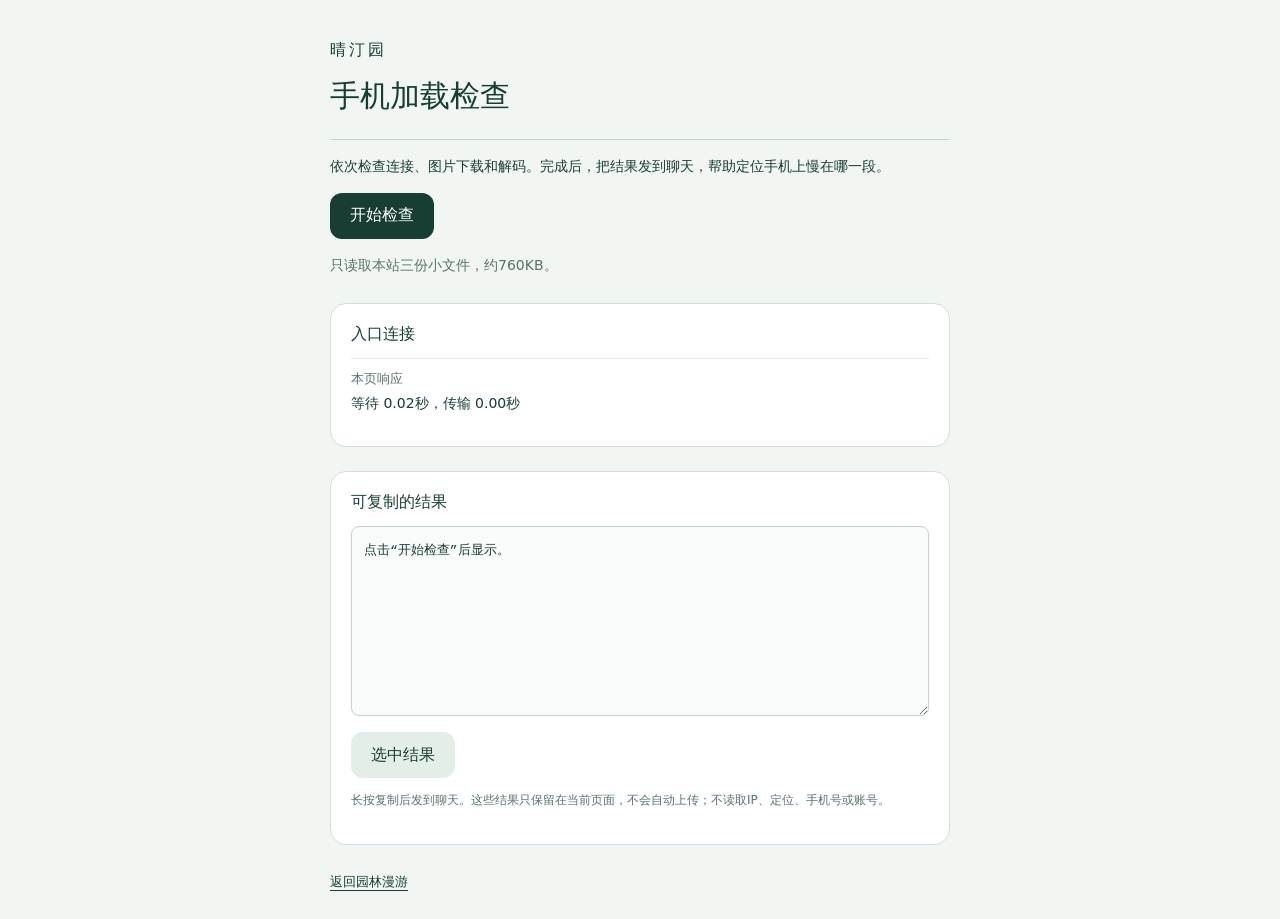
==== docs/network-check.html @ eee623b3 "Add a standalone client-side loading check without changing the tour" ====
<!doctype html><html lang="zh-CN"><head><meta charset="utf-8"><meta name="viewport" content="width=device-width,initial-scale=1,viewport-fit=cover"><meta name="theme-color" content="#183d35"><meta name="robots" content="noindex"><title>晴汀园 · 手机加载检查</title>
<meta http-equiv="Content-Security-Policy" content="default-src 'none';script-src 'sha256-U5b0/4ZyNyDZaMYfQa1wMtZg5rtWPB4eSV1tYkZRMug=';style-src 'sha256-iEsj3SV+hxE6Tm+OqIYpQWPdSUu4JCscrdeAADhmu1E=';connect-src 'self';img-src blob:;object-src 'none';base-uri 'none'">
<style>
:root{color-scheme:light;font-family:"Microsoft YaHei",system-ui,sans-serif;color:#183d35;background:#f1f6f3}*{box-sizing:border-box}body{margin:0;padding:32px 20px max(28px,env(safe-area-inset-bottom))}main{max-width:620px;margin:auto}header{border-bottom:1px solid #c3d4c8;padding:8px 0 22px}header p{letter-spacing:.18em;font:16px SimSun,serif;margin:0 0 15px}h1{font:30px/1.35 SimSun,serif;margin:0}p{line-height:1.8;font-size:14px}button,a{font:inherit;touch-action:manipulation}button{border:0;min-height:46px;padding:11px 20px;border-radius:12px;background:#183d35;color:white;cursor:pointer}button:disabled{opacity:.55}button:focus-visible,a:focus-visible,textarea:focus-visible{outline:3px solid #88b49c;outline-offset:4px}section{margin:24px 0;padding:20px;border:1px solid #d1dfd6;background:white;border-radius:16px}section h2{font-size:16px;font-weight:500;margin:0 0 13px}dl{margin:0}dl>div{padding:11px 0;border-top:1px solid #e3ece6}dt{font-size:13px;color:#587466}dd{margin:4px 0 0;font-size:14px;line-height:1.7;overflow-wrap:anywhere}#progress{min-height:26px;color:#587466}textarea{width:100%;min-height:190px;border:1px solid #c3d4c8;border-radius:8px;padding:12px;color:#183d35;background:#f8fbf9;font:13px/1.8 ui-monospace,monospace;resize:vertical}.quiet{font-size:12px;color:#587466}a{color:#183d35;text-underline-offset:4px}#results[hidden]{display:none}.secondary{margin-top:12px;background:#e2eee6;color:#183d35}footer{margin-top:28px;font-size:13px}
</style></head><body><main><header><p>晴汀园</p><h1>手机加载检查</h1></header><p>依次检查连接、图片下载和解码。完成后，把结果发到聊天，帮助定位手机上慢在哪一段。</p><button id="start" type="button">开始检查</button><p id="progress" role="status" aria-live="polite">只读取本站三份小文件，约760KB。</p><section><h2>入口连接</h2><dl><div><dt>本页响应</dt><dd id="navigation">正在读取…</dd></div></dl></section><section id="results" hidden><h2>三次读取</h2><dl id="rows"></dl><p class="quiet">“等待”包含连接与服务器响应；“下载”是收到响应后的文件传输。“解码”是手机把图片变成画面的时间。</p></section><section><h2>可复制的结果</h2><textarea id="report" readonly aria-label="加载检查结果">点击“开始检查”后显示。</textarea><button id="select" class="secondary" type="button">选中结果</button><p class="quiet">长按复制后发到聊天。这些结果只保留在当前页面，不会自动上传；不读取IP、定位、手机号或账号。</p></section><footer><a href="./">返回园林漫游</a></footer></main>
<script>
(() => {
'use strict';
async function probeAsset(url, {fetcher,clock,timeoutMs=12000}={}) {
  fetcher=fetcher||((...args)=>fetch(...args));clock=clock||(()=>performance.now());
  const controller=new AbortController(),timer=setTimeout(()=>controller.abort(),timeoutMs),start=clock();
  try {
    const response=await fetcher(url,{signal:controller.signal,cache:'no-store',credentials:'omit'}),headers=clock();
    if(!response.ok)throw new Error('HTTP '+response.status);
    const blob=await response.blob(),end=clock();
    return {waitMs:headers-start,transferMs:end-headers,bytes:blob.size,status:response.status,blob};
  } finally {clearTimeout(timer);}
}
function navigationSummary(entry) {
  if(!entry||!Number.isFinite(entry.responseStart)||!Number.isFinite(entry.responseEnd))return null;
  return {waitMs:Math.max(0,entry.responseStart-(entry.startTime||0)),transferMs:Math.max(0,entry.responseEnd-entry.responseStart)};
}
if(typeof module==='object'&&module.exports){module.exports={probeAsset,navigationSummary};return;}
const $=id=>document.getElementById(id),seconds=n=>(n/1000).toFixed(2)+'秒';
const nav=navigationSummary(performance.getEntriesByType?.('navigation')?.[0]);
const navText=nav?'等待 '+seconds(nav.waitMs)+'，传输 '+seconds(nav.transferMs):'此浏览器未提供入口计时';$('navigation').textContent=navText;
let lines=['晴汀园手机加载检查','入口：'+navText];
function decode(blob){return new Promise((resolve,reject)=>{
  const image=new Image(),url=URL.createObjectURL(blob),start=performance.now();let done=false;
  const finish=error=>{if(done)return;done=true;clearTimeout(timer);image.onload=null;image.onerror=null;URL.revokeObjectURL(url);if(error)reject(error);else resolve(performance.now()-start);};
  const timer=setTimeout(()=>finish(new Error('解码超时')),8000);image.onerror=()=>finish(new Error('图片解码未成功'));
  if(typeof image.decode!=='function')image.onload=()=>finish();image.src=url;
  if(typeof image.decode==='function')image.decode().then(()=>finish(),()=>finish(new Error('图片解码未成功')));
});}
$('select').addEventListener('click',()=>{$('report').focus();$('report').select();});
$('start').addEventListener('click',async()=>{
  $('start').disabled=true;$('rows').replaceChildren();$('results').hidden=false;lines=['晴汀园手机加载检查','入口：'+navText];
  const tests=[['景点目录','photo-vr-index-v17.js',false],['轻量环视','assets/preview-mobile/overview.jpg',true],['高清单面','assets/cubes-v5/overview/ny.avif',true]];
  for(let i=0;i<tests.length;i++){
    const [name,url,isImage]=tests[i];$('progress').textContent=(i+1)+' / 3 · '+name;
    const row=document.createElement('div'),label=document.createElement('dt'),value=document.createElement('dd');label.textContent=name;value.textContent='检查中…';row.append(label,value);$('rows').append(row);
    try{
      const r=await probeAsset(url);let text='等待 '+seconds(r.waitMs)+'，下载 '+seconds(r.transferMs)+'，'+Math.round(r.bytes/1024)+'KB';
      if(isImage){try{text+='，解码 '+seconds(await decode(r.blob));}catch(error){text+='，'+error.message;}}
      value.textContent=text;lines.push(name+'：'+text);
    }catch(error){const message=error.name==='AbortError'?'12秒内未读完（连接或传输超时）':error.message;value.textContent=message;lines.push(name+'：'+message);}
    $('report').value=lines.join('\n');
  }
  $('progress').textContent='检查完成。请复制下面的结果发到聊天。';$('start').textContent='重新检查';$('start').disabled=false;
});
})();
</script></body></html>
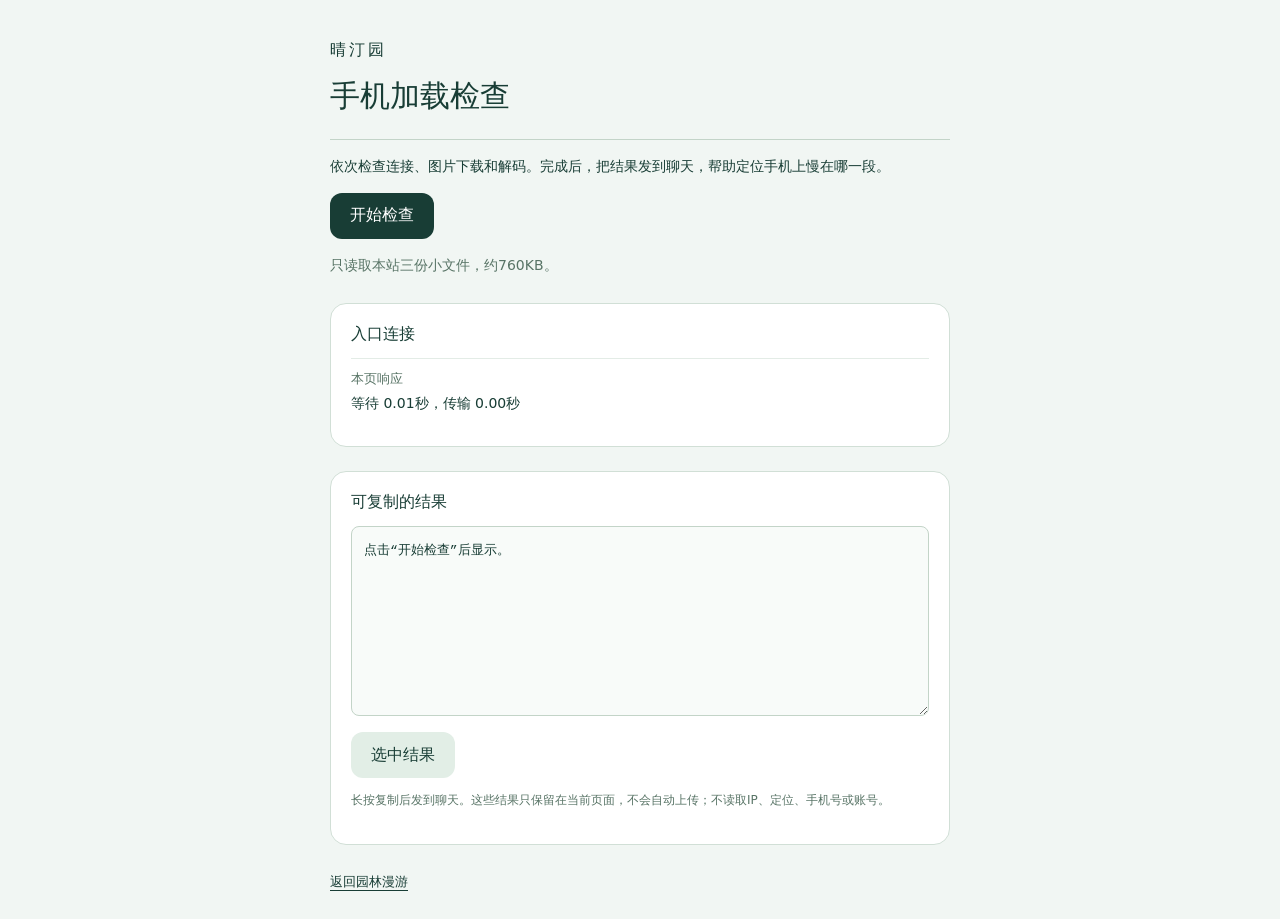
==== commit 5eddc371: "Read complete navigation timing after page load" ====
--- a/docs/network-check.html
+++ b/docs/network-check.html
@@ -1,5 +1,5 @@
 <!doctype html><html lang="zh-CN"><head><meta charset="utf-8"><meta name="viewport" content="width=device-width,initial-scale=1,viewport-fit=cover"><meta name="theme-color" content="#183d35"><meta name="robots" content="noindex"><title>晴汀园 · 手机加载检查</title>
-<meta http-equiv="Content-Security-Policy" content="default-src 'none';script-src 'sha256-U5b0/4ZyNyDZaMYfQa1wMtZg5rtWPB4eSV1tYkZRMug=';style-src 'sha256-iEsj3SV+hxE6Tm+OqIYpQWPdSUu4JCscrdeAADhmu1E=';connect-src 'self';img-src blob:;object-src 'none';base-uri 'none'">
+<meta http-equiv="Content-Security-Policy" content="default-src 'none';script-src 'sha256-AAZozwbADw6lcw80Z723nwonCKvs9vYttkefOwcI6ZM=';style-src 'sha256-iEsj3SV+hxE6Tm+OqIYpQWPdSUu4JCscrdeAADhmu1E=';connect-src 'self';img-src blob:;object-src 'none';base-uri 'none'">
 <style>
 :root{color-scheme:light;font-family:"Microsoft YaHei",system-ui,sans-serif;color:#183d35;background:#f1f6f3}*{box-sizing:border-box}body{margin:0;padding:32px 20px max(28px,env(safe-area-inset-bottom))}main{max-width:620px;margin:auto}header{border-bottom:1px solid #c3d4c8;padding:8px 0 22px}header p{letter-spacing:.18em;font:16px SimSun,serif;margin:0 0 15px}h1{font:30px/1.35 SimSun,serif;margin:0}p{line-height:1.8;font-size:14px}button,a{font:inherit;touch-action:manipulation}button{border:0;min-height:46px;padding:11px 20px;border-radius:12px;background:#183d35;color:white;cursor:pointer}button:disabled{opacity:.55}button:focus-visible,a:focus-visible,textarea:focus-visible{outline:3px solid #88b49c;outline-offset:4px}section{margin:24px 0;padding:20px;border:1px solid #d1dfd6;background:white;border-radius:16px}section h2{font-size:16px;font-weight:500;margin:0 0 13px}dl{margin:0}dl>div{padding:11px 0;border-top:1px solid #e3ece6}dt{font-size:13px;color:#587466}dd{margin:4px 0 0;font-size:14px;line-height:1.7;overflow-wrap:anywhere}#progress{min-height:26px;color:#587466}textarea{width:100%;min-height:190px;border:1px solid #c3d4c8;border-radius:8px;padding:12px;color:#183d35;background:#f8fbf9;font:13px/1.8 ui-monospace,monospace;resize:vertical}.quiet{font-size:12px;color:#587466}a{color:#183d35;text-underline-offset:4px}#results[hidden]{display:none}.secondary{margin-top:12px;background:#e2eee6;color:#183d35}footer{margin-top:28px;font-size:13px}
 </style></head><body><main><header><p>晴汀园</p><h1>手机加载检查</h1></header><p>依次检查连接、图片下载和解码。完成后，把结果发到聊天，帮助定位手机上慢在哪一段。</p><button id="start" type="button">开始检查</button><p id="progress" role="status" aria-live="polite">只读取本站三份小文件，约760KB。</p><section><h2>入口连接</h2><dl><div><dt>本页响应</dt><dd id="navigation">正在读取…</dd></div></dl></section><section id="results" hidden><h2>三次读取</h2><dl id="rows"></dl><p class="quiet">“等待”包含连接与服务器响应；“下载”是收到响应后的文件传输。“解码”是手机把图片变成画面的时间。</p></section><section><h2>可复制的结果</h2><textarea id="report" readonly aria-label="加载检查结果">点击“开始检查”后显示。</textarea><button id="select" class="secondary" type="button">选中结果</button><p class="quiet">长按复制后发到聊天。这些结果只保留在当前页面，不会自动上传；不读取IP、定位、手机号或账号。</p></section><footer><a href="./">返回园林漫游</a></footer></main>
@@ -17,13 +17,14 @@
   } finally {clearTimeout(timer);}
 }
 function navigationSummary(entry) {
-  if(!entry||!Number.isFinite(entry.responseStart)||!Number.isFinite(entry.responseEnd))return null;
+  if(!entry||!Number.isFinite(entry.responseStart)||!Number.isFinite(entry.responseEnd)||entry.responseEnd<entry.responseStart||entry.responseEnd===0)return null;
   return {waitMs:Math.max(0,entry.responseStart-(entry.startTime||0)),transferMs:Math.max(0,entry.responseEnd-entry.responseStart)};
 }
 if(typeof module==='object'&&module.exports){module.exports={probeAsset,navigationSummary};return;}
 const $=id=>document.getElementById(id),seconds=n=>(n/1000).toFixed(2)+'秒';
-const nav=navigationSummary(performance.getEntriesByType?.('navigation')?.[0]);
-const navText=nav?'等待 '+seconds(nav.waitMs)+'，传输 '+seconds(nav.transferMs):'此浏览器未提供入口计时';$('navigation').textContent=navText;
+let navText='入口计时等待页面完成';
+function refreshNavigation(){const nav=navigationSummary(performance.getEntriesByType?.('navigation')?.[0]);navText=nav?'等待 '+seconds(nav.waitMs)+'，传输 '+seconds(nav.transferMs):'此浏览器未提供完整入口计时';$('navigation').textContent=navText;}
+refreshNavigation();window.addEventListener('load',refreshNavigation,{once:true});
 let lines=['晴汀园手机加载检查','入口：'+navText];
 function decode(blob){return new Promise((resolve,reject)=>{
   const image=new Image(),url=URL.createObjectURL(blob),start=performance.now();let done=false;
@@ -34,7 +35,7 @@
 });}
 $('select').addEventListener('click',()=>{$('report').focus();$('report').select();});
 $('start').addEventListener('click',async()=>{
-  $('start').disabled=true;$('rows').replaceChildren();$('results').hidden=false;lines=['晴汀园手机加载检查','入口：'+navText];
+  refreshNavigation();$('start').disabled=true;$('rows').replaceChildren();$('results').hidden=false;lines=['晴汀园手机加载检查','入口：'+navText];
   const tests=[['景点目录','photo-vr-index-v17.js',false],['轻量环视','assets/preview-mobile/overview.jpg',true],['高清单面','assets/cubes-v5/overview/ny.avif',true]];
   for(let i=0;i<tests.length;i++){
     const [name,url,isImage]=tests[i];$('progress').textContent=(i+1)+' / 3 · '+name;
